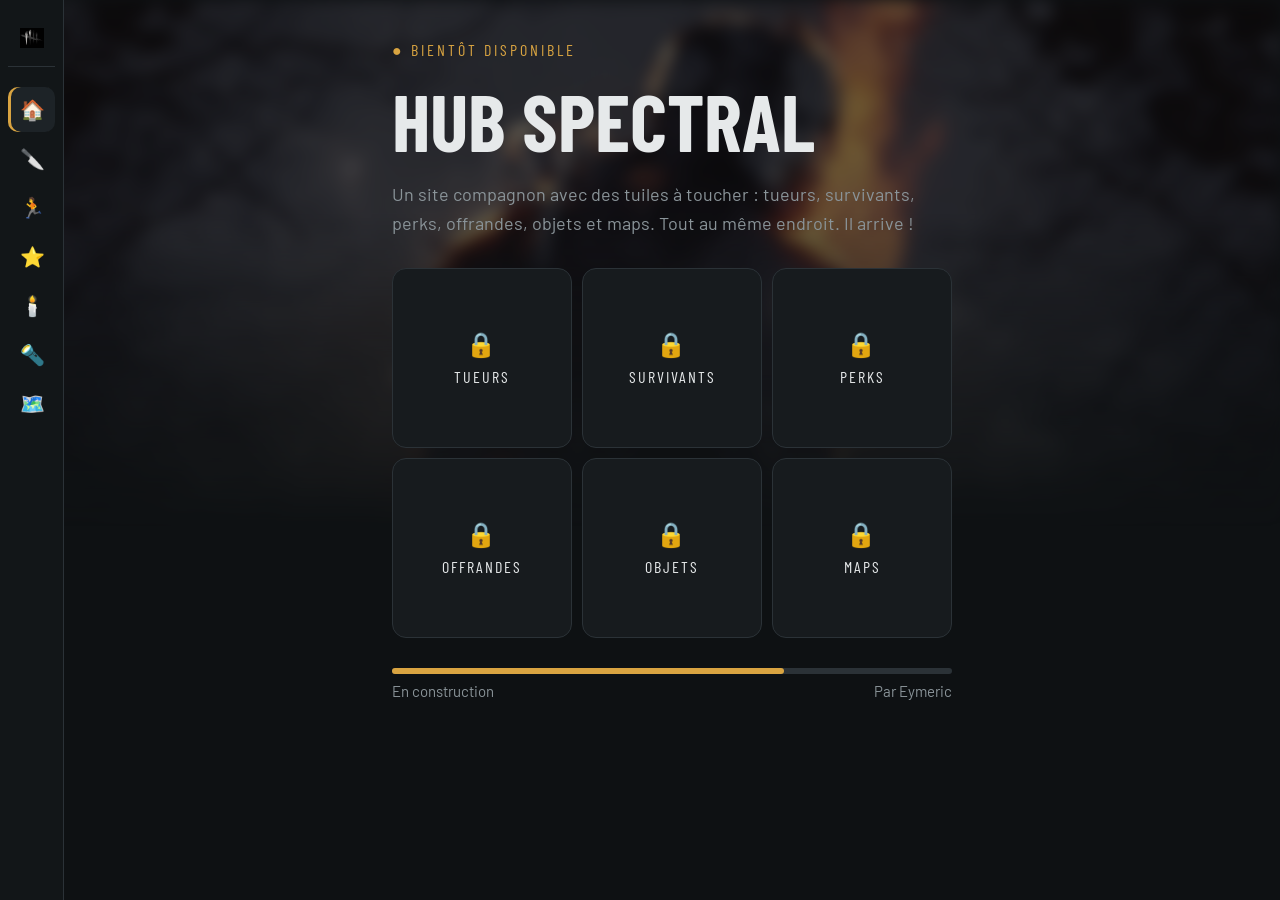
==== index.html @ e0da43b3 "moi oui" ====
<!DOCTYPE html>
<html lang="fr">
<head>
  <meta charset="UTF-8">
  <meta name="viewport" content="width=device-width, initial-scale=1.0">
  <title>Hub Spectral</title>
  <link rel="stylesheet" href="https://fonts.googleapis.com/css2?family=Barlow+Condensed:wght@600;700&family=Barlow&display=swap">
  <link rel="stylesheet" href="css/style.css">
  <link rel="stylesheet" href="css/barre-nav.css">
</head>
<body>

  <nav class="barre-nav">
    <a class="nav-logo" href="index.html"><span><img src="images/télécharger.gif" alt="" width="24" height="24"></span><b>Hub Spectral</b></a>
    <a class="actif" href="index.html"><span>🏠</span><b>Accueil</b></a>
    <a href="pages/tueurs.html"><span>🔪</span><b>Tueurs</b></a>
    <a href="pages/survivants.html"><span>🏃</span><b>Survivants</b></a>
    <a href="pages/perks.html"><span>⭐</span><b>Perks</b></a>
    <a href="pages/offrandes.html"><span>🕯️</span><b>Offrandes</b></a>
    <a href="pages/objets.html"><span>🔦</span><b>Objets</b></a>
    <a href="pages/maps.html"><span>🗺️</span><b>Maps</b></a>
  </nav>

  <div class="fond"></div>

  <div class="contenu">

    <div class="titre-petit">● Bientôt disponible</div>
    <h1>Hub Spectral</h1>
    <p>Un site compagnon avec des tuiles à toucher : tueurs, survivants, perks, offrandes, objets et maps. Tout au même endroit. Il arrive !</p>

    <div class="grille">
      <a class="tuile" href="pages/tueurs.html"><span>🔒</span>Tueurs</a>
      <a class="tuile" href="pages/survivants.html"><span>🔒</span>Survivants</a>
      <a class="tuile" href="pages/perks.html"><span>🔒</span>Perks</a>
      <a class="tuile" href="pages/offrandes.html"><span>🔒</span>Offrandes</a>
      <a class="tuile" href="pages/objets.html"><span>🔒</span>Objets</a>
      <a class="tuile" href="pages/maps.html"><span>🔒</span>Maps</a>
    </div>

    <div class="barre"><div></div></div>
    <div class="bas">
      <span>En construction</span>
      <span>Par Eymeric</span>
    </div>

  </div>

</body>
</html>
---- css/style.css ----
body {
  background: #0e1113;
  color: #e6e9ea;
  font-family: "Barlow", Arial, sans-serif;
  font-size: 18px;
  margin: 0;
  padding: 40px 16px;
}

.fond {
  position: absolute;
  top: 0;
  left: 0;
  width: 100%;
  height: 530px;
  background: url("../images/dbd-Lobby.gif") center 8% / cover no-repeat;
  filter: blur(8px);
  opacity: 0.4;
  -webkit-mask-image: linear-gradient(black 40%, transparent);
  mask-image: linear-gradient(black 40%, transparent);
  pointer-events: none; 
}

.contenu {
  position: relative;
  max-width: 560px;
  margin: 0 auto;
}

.titre-petit {
  color: #d9a441;
  font-family: "Barlow Condensed", Arial, sans-serif;
  font-size: 16px;
  letter-spacing: 3px;
  text-transform: uppercase;
}

h1 {
  font-family: "Barlow Condensed", Arial, sans-serif;
  font-size: 80px;
  line-height: 1;
  text-transform: uppercase;
  margin: 20px 0;
}

p {
  color: #8a9499;
  line-height: 1.6;
}

.grille {
  display: grid;
  grid-template-columns: 1fr 1fr 1fr;
  gap: 10px;
  margin: 30px 0;
}

.tuile {
  background: #171b1e;
  border: 1px solid #2b3237;
  border-radius: 14px;
  aspect-ratio: 1 / 1;

  display: flex;
  flex-direction: column;
  align-items: center;
  justify-content: center;
  text-align: center;

  text-decoration: none;
  color: #e6e9ea;

  font-family: "Barlow Condensed", Arial, sans-serif;
  font-size: 16px;
  letter-spacing: 2px;
  text-transform: uppercase;
}

.tuile:hover {
  border-color: #d9a441;
}

.tuile span {
  font-size: 24px;
  margin-bottom: 8px;
}

.barre {
  background: #2b3237;
  border-radius: 10px;
  height: 6px;
}

.barre div {
  background: #d9a441;
  border-radius: 10px;
  height: 6px;
  width: 70%;
}

.bas {
  display: flex;
  justify-content: space-between;
  color: #8a9499;
  font-size: 15px;
  margin-top: 8px;
}

.retour {
  color: #d9a441;
  text-decoration: none;
}

@media (max-width: 500px) {
  h1 {
    font-size: 56px;
  }
}
---- css/barre-nav.css ----
body {
  padding-left: 80px; 
}

.barre-nav {
  position: fixed;
  top: 0;
  left: 0;
  bottom: 0;
  z-index: 10;
  width: 64px;
  overflow: hidden;
  background: #121618;
  border-right: 1px solid #2b3237;
  display: flex;
  flex-direction: column;
  gap: 4px;
  padding: 16px 8px;
  box-sizing: border-box;
  transition: width 0.25s;
}

.barre-nav:hover {
  width: 220px;
  box-shadow: 8px 0 30px rgba(0, 0, 0, 0.5);
}

.barre-nav a {
  display: flex;
  align-items: center;
  gap: 14px;
  padding: 10px 12px;
  border-radius: 10px;
  color: #8a9499;
  text-decoration: none;
  white-space: nowrap;
  font-family: "Barlow Condensed", Arial, sans-serif;
  font-size: 16px;
  letter-spacing: 2px;
  text-transform: uppercase;
}

.barre-nav a span {
  font-size: 20px;
  width: 24px;
  text-align: center;
  flex-shrink: 0;
}

.barre-nav a b {
  font-weight: 600;
  opacity: 0;
  transition: opacity 0.2s;
}

.barre-nav:hover a b {
  opacity: 1;
}

.barre-nav a:hover {
  background: #1d2327;
  color: #e6e9ea;
}

.barre-nav a.actif {
  background: #1d2327;
  color: #d9a441;
  box-shadow: inset 3px 0 0 #d9a441;
}

.barre-nav .nav-logo {
  color: #e6e9ea;
  margin-bottom: 16px;
  border-bottom: 1px solid #2b3237;
  border-radius: 0;
  padding-bottom: 16px;
}

.barre-nav .nav-logo span {
  display: flex;
  align-items: center;
  justify-content: center;
  height: 24px;
}

.barre-nav .nav-logo img {
  display: block;
  width: 24px;
  height: 24px;
  object-fit: contain;
}

@media (max-width: 700px) {
  body {
    padding-left: 16px;
    padding-bottom: 90px;
  }

  .barre-nav,
  .barre-nav:hover {
    top: auto;
    width: 100%;
    height: 64px;
    flex-direction: row;
    justify-content: space-around;
    padding: 8px;
    border-right: none;
    border-top: 1px solid #2b3237;
    box-shadow: none;
  }

  .barre-nav a b,
  .barre-nav .nav-logo {
    display: none;
  }

  .barre-nav a.actif {
    box-shadow: inset 0 3px 0 #d9a441;
  }
}
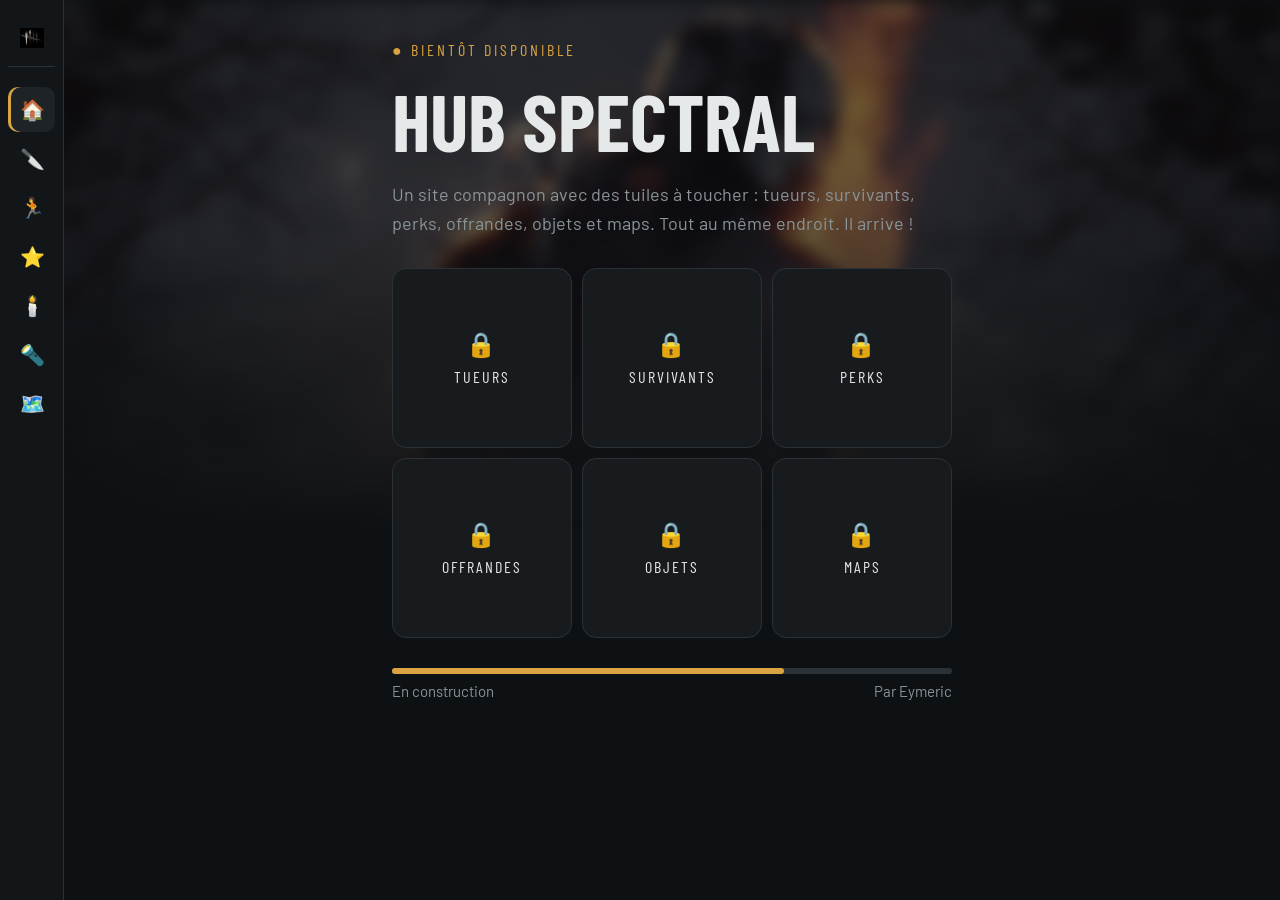
==== commit d857a3ac: "V3 detail" ====
--- a/index.html
+++ b/index.html
@@ -10,6 +10,7 @@
 </head>
 <body>
 
+  <!-- tout les racour pour naviger plus facilment entre les pages sans avoir besion de revenir au lobby du site -->
   <nav class="barre-nav">
     <a class="nav-logo" href="index.html"><span><img src="images/télécharger.gif" alt="" width="24" height="24"></span><b>Hub Spectral</b></a>
     <a class="actif" href="index.html"><span>🏠</span><b>Accueil</b></a>
@@ -29,6 +30,7 @@
     <h1>Hub Spectral</h1>
     <p>Un site compagnon avec des tuiles à toucher : tueurs, survivants, perks, offrandes, objets et maps. Tout au même endroit. Il arrive !</p>
 
+    <!-- fait appel a la classe tuile dans le css et fait une redirection sur le sous page du site -->
     <div class="grille">
       <a class="tuile" href="pages/tueurs.html"><span>🔒</span>Tueurs</a>
       <a class="tuile" href="pages/survivants.html"><span>🔒</span>Survivants</a>
@@ -38,6 +40,7 @@
       <a class="tuile" href="pages/maps.html"><span>🔒</span>Maps</a>
     </div>
 
+    <!-- le bloc exterieur forme la piste et celui dedans forme la partie doree -->
     <div class="barre"><div></div></div>
     <div class="bas">
       <span>En construction</span>
--- a/css/style.css
+++ b/css/style.css
@@ -7,6 +7,7 @@
   padding: 40px 16px;
 }
 
+/* limage en flou dans le fond avec un chemin pour allé chercher le gif  */
 .fond {
   position: absolute;
   top: 0;
@@ -27,6 +28,7 @@
   margin: 0 auto;
 }
 
+/* poue le "Binetot disponible" */
 .titre-petit {
   color: #d9a441;
   font-family: "Barlow Condensed", Arial, sans-serif;
@@ -35,6 +37,7 @@
   text-transform: uppercase;
 }
 
+/* modifictuon sur le 2eme titre dans lordre dimpotance */
 h1 {
   font-family: "Barlow Condensed", Arial, sans-serif;
   font-size: 80px;
@@ -55,6 +58,8 @@
   margin: 30px 0;
 }
 
+/* les propriete des cases comme pour la barre de navigation la couleur change 
+au survole pour mettre en anvat la case sur la quell est la sourie */
 .tuile {
   background: #171b1e;
   border: 1px solid #2b3237;
--- a/css/barre-nav.css
+++ b/css/barre-nav.css
@@ -1,7 +1,9 @@
+/* laisse de la place a gauche pour que la barre ne cache pas le contenu */
 body {
   padding-left: 80px; 
 }
 
+/* barre de navigtion a gauche lecran en mode normal */
 .barre-nav {
   position: fixed;
   top: 0;
@@ -47,6 +49,7 @@
   flex-shrink: 0;
 }
 
+/* cache le texte des liens et prepare son apparition progressive */
 .barre-nav a b {
   font-weight: 600;
   opacity: 0;
@@ -62,6 +65,7 @@
   color: #e6e9ea;
 }
 
+/*repere la page actuelle avec du dore et un trait a gauche */
 .barre-nav a.actif {
   background: #1d2327;
   color: #d9a441;
@@ -90,12 +94,15 @@
   object-fit: contain;
 }
 
+/* sur les ecrans de 700px ou moins la navigation passe en bas */
 @media (max-width: 700px) {
+  /* garde de la place sous le contenu pour la barre mobile */
   body {
     padding-left: 16px;
     padding-bottom: 90px;
   }
 
+  /* aligne les liens en ligne et garde la meme taille meme au survol */
   .barre-nav,
   .barre-nav:hover {
     top: auto;
@@ -109,6 +116,7 @@
     box-shadow: none;
   }
 
+  /* cache les textes et le logo pour laisser de la place aux icones */
   .barre-nav a b,
   .barre-nav .nav-logo {
     display: none;
